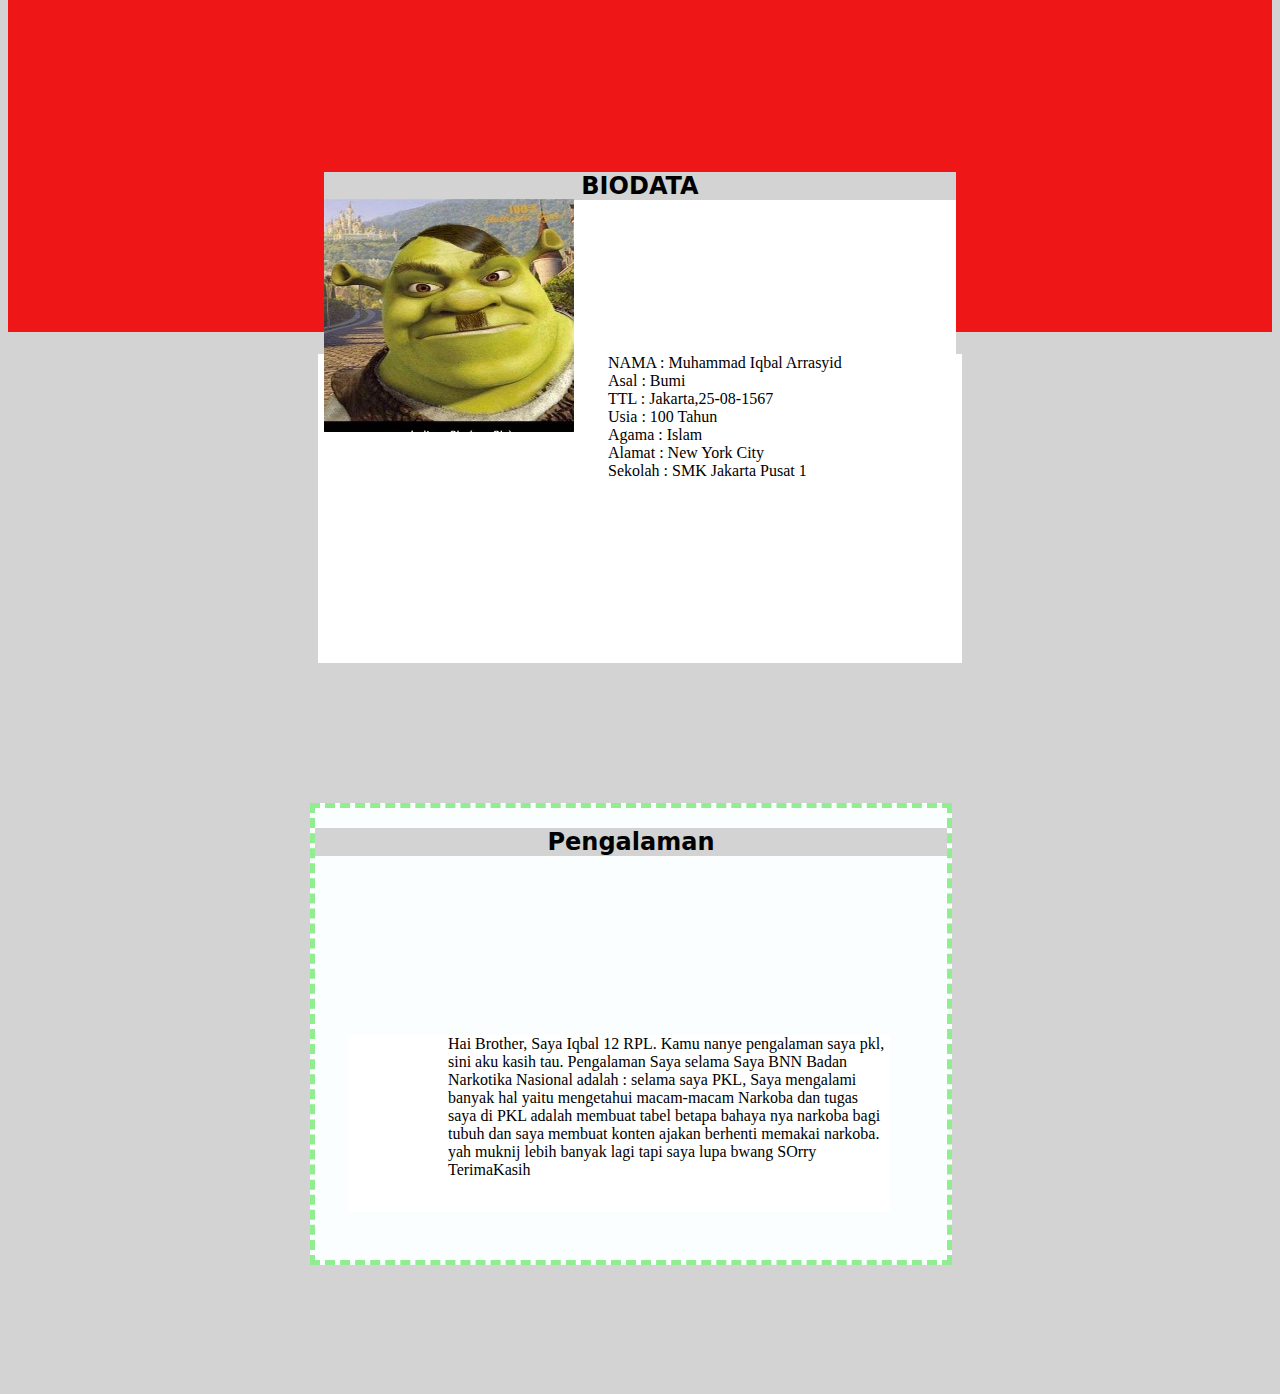
==== DIsplay/latihan/index.html @ 62ed664f "data" ====
<html>
    <head>
        <title>Biodata diri</title>
        <link rel="stylesheet" href="style.css">
    </head>
    <body>
        <div class="wrapper">
            <div class="bg">
                red
            </div>
            <div class="box-1">
                <h2>BIODATA</h2>
                <img class="foto" src="woy.jpg" alt="">
            </div>
            <div class="biodata">
                NAMA    : Muhammad Iqbal Arrasyid
                <br>
                Asal    : Bumi
                <br>
                TTL     : Jakarta,25-08-1567
                <br>
                Usia    : 100 Tahun
                <br>
                Agama   : Islam
                <br>
                Alamat  : New York City
                <br>
                Sekolah : SMK Jakarta Pusat 1
            </div>
            <div class="box-2">
                <h2>Pengalaman</h2>
            </div>
            <div class="pengalaman">
                Hai Brother, Saya Iqbal 12 RPL. Kamu nanye pengalaman saya pkl, sini aku kasih tau.
                Pengalaman Saya selama Saya BNN Badan Narkotika Nasional adalah :
              selama saya PKL, Saya mengalami banyak hal yaitu mengetahui macam-macam Narkoba dan tugas saya di PKL
              adalah membuat tabel betapa bahaya nya narkoba bagi tubuh dan saya membuat konten ajakan berhenti memakai
              narkoba. yah muknij lebih banyak lagi tapi saya lupa bwang SOrry 
                TerimaKasih
            </div>
        </div>
    </body>
</html>
---- DIsplay/latihan/style.css ----
* {
    background-color: lightgray;
}

.wrapper .bg{
    width: 100%;
    height: 40%;
    background-color: rgb(238, 22, 22);
    margin: -30px auto;
}

.wrapper .box-1 {
    width: 50%;
    height: 41%;
    background-color: rgb(255, 255, 255);
    margin: -180px auto;
    /* border: 5px dashed lightgreen; */
}

.wrapper .box-2 {
    width: 50%;
    height: 50%;
    background-color: rgb(251, 254, 255);
    margin: 250px auto;
    margin-right: 320px;
    margin-left: auto;
    border: 5px dashed lightgreen;
    padding-bottom: 10px;
}

.wrapper h2{
    text-align: center;
    font-family: system-ui, -apple-system, BlinkMacSystemFont, 'Segoe UI', Roboto, Oxygen, Ubuntu, Cantarell, 'Open Sans', 'Helvetica Neue', sans-serif;
}

.wrapper .box-4 h4 {
    text-align: center;
    background-color: black;
    color: white;
}

.wrapper .box-4 h4 {
    text-align: center;
    background-color: black;
    color: white;

}

.wrapper .box-1 .foto {
    width: 250px;
    height: 233px;
    margin-top: -20px;
}

.wrapper .biodata {
        width: 28%;
        padding-left: 290px;
        height: 35%;
        background-color: rgb(255, 255, 255);
        margin: -110px auto;
        color: rgb(0, 0, 0);
        /* display: inline-block; */
}

.wrapper .pengalaman {
    width: 35%;
    padding-left: 100px;
    height: 20%;
    background-color: white;
    margin: -480px 332px;
    margin-left: 340px;
    color: black;
    text-align: left;
    /* display: inline-block; */
}
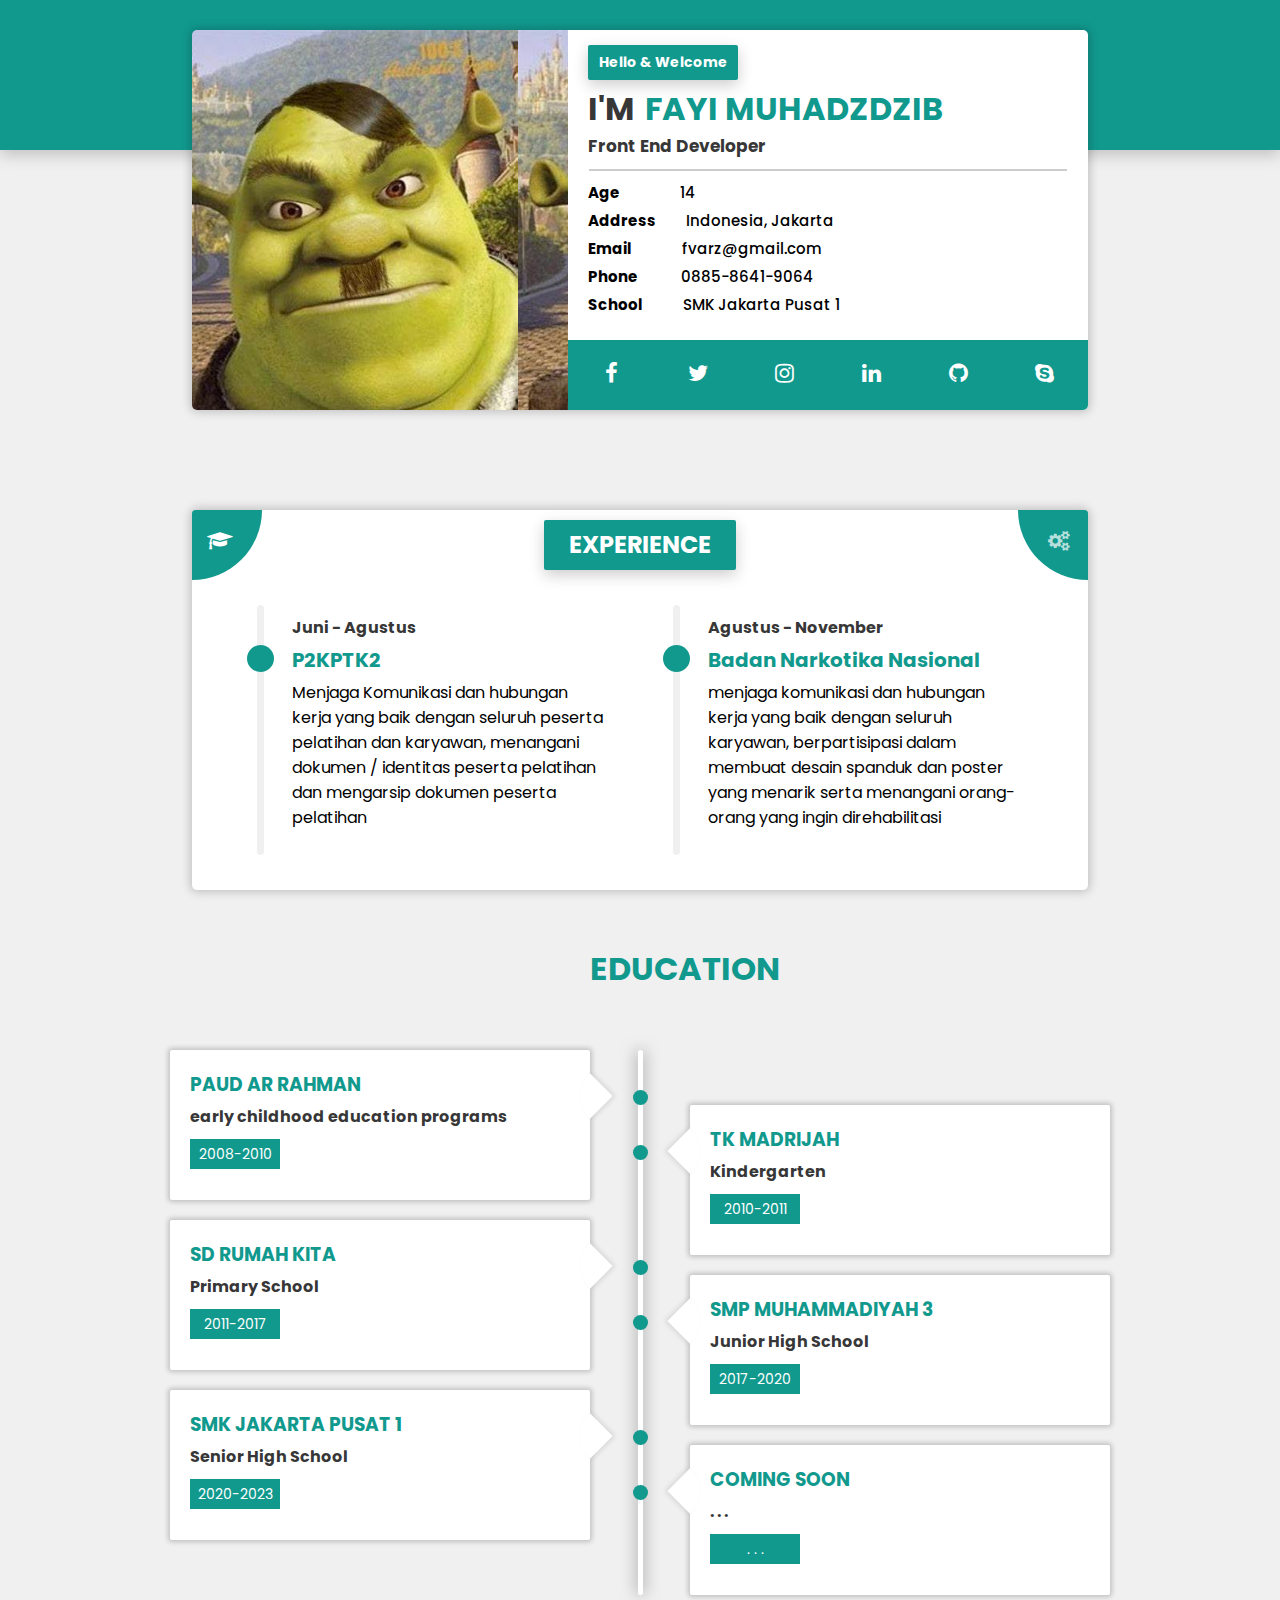
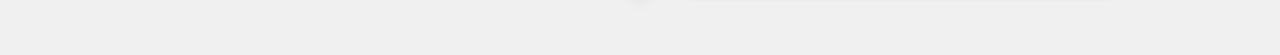
==== commit c4a8ec26: "tulisu" ====
--- a/DIsplay/latihan/index.html
+++ b/DIsplay/latihan/index.html
@@ -1,43 +1,204 @@
-<html>
-    <head>
-        <title>Biodata diri</title>
-        <link rel="stylesheet" href="style.css">
-    </head>
-    <body>
-        <div class="wrapper">
-            <div class="bg">
-                red
-            </div>
-            <div class="box-1">
-                <h2>BIODATA</h2>
-                <img class="foto" src="woy.jpg" alt="">
-            </div>
-            <div class="biodata">
-                NAMA    : Muhammad Iqbal Arrasyid
-                <br>
-                Asal    : Bumi
-                <br>
-                TTL     : Jakarta,25-08-1567
-                <br>
-                Usia    : 100 Tahun
-                <br>
-                Agama   : Islam
-                <br>
-                Alamat  : New York City
-                <br>
-                Sekolah : SMK Jakarta Pusat 1
-            </div>
-            <div class="box-2">
-                <h2>Pengalaman</h2>
-            </div>
-            <div class="pengalaman">
-                Hai Brother, Saya Iqbal 12 RPL. Kamu nanye pengalaman saya pkl, sini aku kasih tau.
-                Pengalaman Saya selama Saya BNN Badan Narkotika Nasional adalah :
-              selama saya PKL, Saya mengalami banyak hal yaitu mengetahui macam-macam Narkoba dan tugas saya di PKL
-              adalah membuat tabel betapa bahaya nya narkoba bagi tubuh dan saya membuat konten ajakan berhenti memakai
-              narkoba. yah muknij lebih banyak lagi tapi saya lupa bwang SOrry 
-                TerimaKasih
-            </div>
-        </div>
-    </body>
+<!DOCTYPE html>
+<html lang="en">
+<head>
+    <meta charset="UTF-8">
+    <meta http-equiv="X-UA-Compatible" content="IE=edge">
+    <meta name="viewport" content="width=device-width, initial-scale=1.0">
+    <title>Biodata</title>
+    <link rel="stylesheet" href="style.css">
+    <link href="https://stackpath.bootstrapcdn.com/font-awesome/4.7.0/css/font-awesome.min.css" rel="stylesheet">
+    <link href="https://fonts.googleapis.com/css2?family=Poppins:wght@400&display=swap" rel="stylesheet">
+</head>
+<body>
+    <div class="identitas">
+        <div class="foto"></div>
+        <div class="isi">
+            <h4>Hello & Welcome</h4>
+            <h1>I'M <div>FAYI MUHADZDZIB</div></h1>
+            <h3>Front End Developer</h3>
+            <hr>
+            <div class="kt">
+                <p>Age<span>14</span></p>
+                <p>Address<span>Indonesia, Jakarta</span></p>
+                <p>Email<span>fvarz@gmail.com</span></p>
+                <p>Phone<span>0885-8641-9064</span></p>
+                <p>School<span>SMK Jakarta Pusat 1</span></p>
+            </div>
+            <ul class="medsos">
+                <li>
+                    <a href="#">
+                        <i class="fa fa-facebook" aria-hidden="true"></i>
+                    </a>
+                </li>
+                <li>
+                    <a href="#">
+                        <i class="fa fa-twitter" aria-hidden="true"></i>
+                    </a>
+                </li>
+                <li>
+                    <a href="#">
+                        <i class="fa fa-instagram" aria-hidden="true"></i>
+                    </a>
+                </li>
+                <li>
+                    <a href="#">
+                        <i class="fa fa-linkedin" aria-hidden="true"></i>
+                    </a>
+                </li>
+                <li>
+                    <a href="#">
+                        <i class="fa fa-github" aria-hidden="true"></i>
+                    </a>
+                </li>
+                <li>
+                    <a href="#">
+                        <i class="fa fa-skype" aria-hidden="true"></i>
+                    </a>
+                </li>
+            </ul>
+        </div>
+    </div>
+    <div class="cardES">
+        <div class="btnES">
+            <div id="ep" class="exp">
+                <i id="iconExp" class="fa fa-graduation-cap" aria-hidden="true"></i>
+            </div>
+            <h1 id="header">EXPERIENCE</h2>
+            <div id="skl" class="skil">
+                <i id="iconSkil" class="fa fa-cogs" aria-hidden="true"></i>
+            </div>
+        </div>
+        <!-- experience -->
+        <div class="card-exp">
+            <div class="p2k">
+                <div class="bulan">Juni - Agustus</div>
+                <h1>P2KPTK2</h1>
+                <p>Menjaga Komunikasi dan hubungan kerja yang baik dengan seluruh peserta pelatihan dan karyawan, menangani dokumen / identitas peserta pelatihan dan mengarsip dokumen peserta pelatihan</p>
+            </div>
+            <div class="bnn">
+                <div class="bulan">Agustus - November</div>
+                <h1>Badan Narkotika Nasional</h1>
+                <p>menjaga komunikasi dan hubungan kerja yang baik dengan seluruh karyawan, berpartisipasi dalam membuat desain spanduk dan poster yang menarik serta menangani orang-orang yang ingin direhabilitasi</p>
+            </div>
+        </div>
+        <!-- skill -->
+        <div class="card-skill">
+            <div class="html">
+                <p>CREATIVITY</p>
+                <p>85%</p>
+            </div>
+            <div class="bar-html">
+                <div class="cairan-bar"></div>
+            </div>
+            <div class="css">
+                <p>CONQUER EUROPE</p>
+                <p>90%</p>
+            </div>
+            <div class="bar-css">
+                <div class="cairan-bar"></div>
+            </div>
+            <div class="js">
+                <p>HTML, CSS & JAVASCRIPT</p>
+                <p>55%</p>
+            </div>
+            <div class="bar-js">
+                <div class="cairan-bar"></div>
+            </div>
+            <div class="py">
+                <p>CONCEPT DESIGN THINKING</p>
+                <p>80%</p>
+            </div>
+            <div class="bar-py">
+                <div class="cairan-bar"></div>
+            </div>
+        </div>
+    </div>
+    <!-- education -->
+    <div class="educ">
+        <!-- kiri -->
+        <div class="kiri">
+            <!-- sd -->
+            <div class="pd">
+                <h3>PAUD AR RAHMAN</h3>
+                <p>early childhood education programs</p>
+                <div class="tgl">2008-2010</div>
+            </div>
+            <!-- sd -->
+            <div class="sd">
+                <h3>SD RUMAH KITA</h3>
+                <p>Primary School</p>
+                <div class="tgl">2011-2017</div>
+            </div>
+            <!-- smk -->
+            <div class="smk">
+                <h3>SMK JAKARTA PUSAT 1</h3>
+                <p>Senior High School</p>
+                <div class="tgl">2020-2023</div>
+            </div>
+        </div>
+        <!-- tengah -->
+        <div class="mid">
+            <div class="batang">
+                <div class="bola1"></div>
+                <div class="bola2"></div>
+                <div class="bola3"></div>
+                <div class="bola4"></div>
+                <div class="bola5"></div>
+                <div class="bola6"></div>
+            </div>
+        </div>
+        <!-- kanan -->
+        <div class="kanan">
+            <!-- tk -->
+            <div class="tk">
+                <h3>TK MADRIJAH</h3>
+                <p>Kindergarten</p>
+                <div class="tgl">2010-2011</div>
+            </div>
+            <!-- smp -->
+            <div class="smp">
+                <h3>SMP MUHAMMADIYAH 3</h3>
+                <p>Junior High School</p>
+                <div class="tgl">2017-2020</div>
+            </div>
+            <!-- coming soon -->
+            <div class="cm">
+                <h3>COMING SOON</h3>
+                <p>. . .</p>
+                <div class="tgl">. . .</div>
+            </div>
+        </div>
+    </div>
+
+    <script>
+        var btnExp = document.getElementById('ep'),
+                btnSkl = document.getElementById('skl'),
+                cardExp = document.getElementsByClassName('card-exp')[0],
+                cardSkil = document.getElementsByClassName('card-skill')[0],
+                iconExp = document.getElementById('iconExp'),
+                iconSkil = document.getElementById('iconSkil'),
+                judul = document.getElementById('header');
+
+        btnExp.onclick = function (){
+            cardExp.style.display = 'flex';
+            iconExp.style.color = '#fff';
+            btnExp.style.cursor = 'no-drop';
+            btnSkl.style.cursor = 'pointer';
+            iconSkil.style.color = 'rgba(255, 255, 255, .7)';
+            judul.innerHTML = 'EXPERIENCE';
+            cardSkil.style.display = 'none';
+        }
+        btnSkl.onclick = function (){
+            cardSkil.style.display = 'flex';
+            iconSkil.style.color = '#fff';
+            btnSkl.style.cursor = 'no-drop';
+            btnExp.style.cursor = 'pointer';
+            iconExp.style.color = 'rgba(255, 255, 255, .7)';
+            judul.innerHTML = 'SKILL';
+            cardExp.style.display = 'none';
+        }
+
+        
+    </script>
+</body>
 </html>--- a/DIsplay/latihan/style.css
+++ b/DIsplay/latihan/style.css
@@ -1,76 +1,706 @@
 * {
-    background-color: lightgray;
+    margin: 0;
+    padding: 0;
+    box-sizing: border-box;
+    font-family: 'Poppins', sans-serif;
+}
+body {
+    background-color: rgb(240, 240, 240);
+}
+.identitas {
+    width: 70%;
+    height: 380px;
+    margin: 30px auto;
+    display: flex;
+    box-shadow: 0 0 10px 2px rgba(0, 0, 0, .2);
+    border-radius: 5px;
+}
+.identitas::before {
+    content: '';
+    position: absolute;
+    top: 0;
+    left: 0;
+    width: 100%;
+    height: 150px;
+    background-color: #11998e;
+    box-shadow: 0 5px 15px rgba(0, 0, 0, .2);
+    z-index: -9;
+}
+.identitas .foto {
+    width: 42%;
+    height: 100%;
+    background-image: url('woy.jpg');
+    background-size: cover;
+    background-position: -50px 0px;
+    /* filter: blur(5px); */
+    border-top-left-radius: 5px;
+    border-bottom-left-radius: 5px;
+}
+.identitas .isi {
+    width: 58%;
+    height: 100%;
+    background-color: #fff;
+    border-top-right-radius: 5px;
+    border-bottom-right-radius: 5px;
+}
+.identitas .isi h4 {
+    width: 150px;
+    height: 35px;
+    display: grid;
+    place-items: center;
+    margin: 15px 0 5px 20px;
+    background-color: #11998e;
+    color: #fff;
+    font-size: 14px;
+    border-radius: 2px;
+    box-shadow: 0 5px 15px rgba(0, 0, 0, .2);
+}
+.identitas .isi h1 {
+    padding: 0 0 0 20px;
+    color: rgba(0, 0, 0, .8);
+    display: flex;
+}
+.identitas .isi h1 div {
+    padding-left: 10px;
+    color: #11998e;
+}
+.identitas .isi h3 {
+    padding: 0 0 0 20px;
+    font-size: 17px;
+    color: rgba(0, 0, 0, .8);
+}
+.identitas hr {
+    width: calc(100% - 42px);
+    margin: 10px auto; 
+    border: 1px solid rgba(0, 0, 0, .2);
+}
+.identitas .isi p {
+    padding-left: 20px;
+    padding-bottom: 5px;
+    font-size: 15px;
+    font-weight: bold;
+}
+.identitas .isi .kt p span {
+    font-weight: 500;
+}
+.identitas .isi .kt p:nth-child(1) span {
+    padding-left: 60px;
+}
+.identitas .isi .kt p:nth-child(2) span {
+    padding-left: 30px;
+}
+.identitas .isi .kt p:nth-child(3) span {
+    padding-left: 50px;
+}
+.identitas .isi .kt p:nth-child(4) span {
+    padding-left: 43px;
+}
+.identitas .isi .kt p:nth-child(5) span {
+    padding-left: 40px;
+}
+.identitas .isi .medsos {
+    width: 100%;
+    height: 70px;
+    background-color: #11998e;
+    display: flex;
+    align-items: center;
+    justify-content: space-around;
+    margin-top: 19px;
+    border-bottom-right-radius: 5px;
+}
+.identitas .isi .medsos li {
+    list-style: none;
+    width: 50px;
+    height: 50px;
+    display: grid;
+    place-items: center;
+}
+.identitas .isi .medsos li i {
+    font-size: 22px;
+    color: #fff;
+    transition: .5s;
+}
+.identitas .isi .medsos li i:hover {
+    transform: translateY(-10px) scale(1.3);
+}
+/* skill */
+.cardES {
+    width: 70%;
+    height: 380px;
+    margin: 100px auto 30px;
+    display: flex;
+    flex-direction: column;
+    box-shadow: 0 0 10px 2px rgba(0, 0, 0, .2);
+    background-color: #fff;
+    border-radius: 5px;
+}
+.btnES {
+    width: 100%;
+    height: 70px;
+    display: flex;
+    align-items: center;
+    justify-content: space-between;
+}
+#header {
+    width: auto;
+    padding: 0 25px;
+    height: 50px;
+    background-color: #11998e;
+    color: #fff;
+    border-radius: 2px;
+    font-size: 24px;
+    line-height: 50px;
+    box-shadow: 0 5px 15px rgba(0, 0, 0, .2);
+}
+.exp {
+    width: 70px;
+    height: 70px;
+    background-color: #11998e;
+    border-top-left-radius: 5px;
+    border-bottom-right-radius: 100px;
+    padding: 20px 0 0 15px;
+    cursor: no-drop;
+}
+.exp i {
+    font-size: 20px;
+    color: rgba(255, 255, 255, 1);
+}
+.skil {
+    width: 70px;
+    height: 70px;
+    background-color: #11998e;
+    border-top-right-radius: 5px;
+    border-bottom-left-radius: 100px;
+    padding: 20px 0 0 30px;
+    cursor: pointer;
+}
+.skil i {
+    font-size: 20px;
+    color: rgba(255, 255, 255, 0.712);
+}
+/* card Experience */
+.cardES .card-exp {
+    width: 100%;
+    height: 100%;
+    display: flex;
+    align-items: center;
+    justify-content: space-evenly;
+}
+.cardES .card-exp .p2k {
+    width: 350px;
+    height: 300px;
+    display: flex;
+    flex-direction: column;
+}
+.cardES .card-exp .p2k .bulan  {
+    padding: 30px 0 0 35px;
+    font-weight: bold;
+    color: rgba(0, 0, 0, .8);
+}
+.cardES .card-exp .p2k h1  {
+    padding: 5px 0 0 35px;
+    font-size: 20px;
+    color: #11998e;
+}
+.cardES .card-exp .p2k::before {
+    content: '';
+    position: absolute;
+    width: 27px;
+    height: 27px;
+    margin: 60px 0 0 -10px;
+    border-radius: 50px;
+    background-color: #11998e;
+    z-index: 1;
+}
+.cardES .card-exp .p2k::after{
+    content: '';
+    position: absolute;
+    width: 7px;
+    height: 250px;
+    margin: 20px 0 0 0;
+    border-radius: 20px;
+    background-color: rgb(240, 240, 240);
+}
+.cardES .card-exp .p2k p {
+    padding: 5px 0 0 35px;
+    font-size: 16px;
+}
+/* bnn */
+.cardES .card-exp .bnn {
+    width: 350px;
+    height: 300px;
+    display: flex;
+    flex-direction: column;
+}
+.cardES .card-exp .bnn::before {
+    content: '';
+    position: absolute;
+    width: 27px;
+    height: 27px;
+    margin: 60px 0 0 -10px;
+    border-radius: 50px;
+    background-color: #11998e;
+    z-index: 1;
+}
+.cardES .card-exp .bnn::after {
+    content: '';
+    position: absolute;
+    width: 7px;
+    height: 250px;
+    background-color: rgb(240, 240, 240);
+    margin: 20px 0 0 0;
+    border-radius: 20px;
+}
+.cardES .card-exp .bnn .bulan  {
+    padding: 30px 0 0 35px;
+    font-weight: bold;
+    color: rgba(0, 0, 0, .8);
+}
+.cardES .card-exp .bnn h1  {
+    padding: 5px 0 0 35px;
+    font-size: 20px;
+    color: #11998e;
+}
+.cardES .card-exp .bnn p {
+    padding: 5px 0 0 35px;
+    font-size: 16px;
 }
 
-.wrapper .bg{
+/* card Skill */
+.cardES .card-skill {
     width: 100%;
-    height: 40%;
-    background-color: rgb(238, 22, 22);
-    margin: -30px auto;
-}
-
-.wrapper .box-1 {
-    width: 50%;
-    height: 41%;
-    background-color: rgb(255, 255, 255);
-    margin: -180px auto;
-    /* border: 5px dashed lightgreen; */
-}
-
-.wrapper .box-2 {
-    width: 50%;
-    height: 50%;
-    background-color: rgb(251, 254, 255);
-    margin: 250px auto;
-    margin-right: 320px;
-    margin-left: auto;
-    border: 5px dashed lightgreen;
-    padding-bottom: 10px;
-}
-
-.wrapper h2{
+    height: 100%;
+    display: none;
+    flex-direction: column;
+}
+/* html */
+.cardES .card-skill .html {
+    width: calc(100% - 100px);
+    height: 20px;
+    display: flex;
+    align-items: center;
+    justify-content: space-between;
+    margin: 15px auto 5px;
+    font-weight: bold;
+    color: rgba(0, 0, 0, .8);
+}
+.cardES .card-skill .bar-html {
+    width: calc(100% - 100px);
+    height: 10px;
+    border-radius: 20px;
+    margin: 10px auto;
+    background-color: rgb(224, 224, 224);
+}
+.cardES .card-skill .bar-html .cairan-bar {
+    width: 85%;
+    height: 100%;
+    border-radius: 20px;
+    background-color: #11998e;
+    box-shadow: 0 0 15px #11998e86;
+}
+/* css */
+.cardES .card-skill .css {
+    width: calc(100% - 100px);
+    height: 20px;
+    display: flex;
+    align-items: center;
+    justify-content: space-between;
+    margin: 15px auto 5px;
+    font-weight: bold;
+    color: rgba(0, 0, 0, .8);
+}
+.cardES .card-skill .bar-css {
+    width: calc(100% - 100px);
+    height: 10px;
+    border-radius: 20px;
+    margin: 10px auto;
+    background-color: rgb(224, 224, 224);
+}
+.cardES .card-skill .bar-css .cairan-bar {
+    width: 90%;
+    height: 100%;
+    border-radius: 20px;
+    background-color: #11998e;
+    box-shadow: 0 0 15px #11998e86;
+}
+/* js */
+.cardES .card-skill .js {
+    width: calc(100% - 100px);
+    height: 20px;
+    display: flex;
+    align-items: center;
+    justify-content: space-between;
+    margin: 15px auto 5px;
+    font-weight: bold;
+    color: rgba(0, 0, 0, .8);
+}
+.cardES .card-skill .bar-js {
+    width: calc(100% - 100px);
+    height: 10px;
+    border-radius: 20px;
+    margin: 10px auto;
+    background-color: rgb(224, 224, 224);
+}
+.cardES .card-skill .bar-js .cairan-bar {
+    width: 55%;
+    height: 100%;
+    border-radius: 20px;
+    background-color: #11998e;
+    box-shadow: 0 0 15px #11998e86;
+}
+/* py */
+.cardES .card-skill .py {
+    width: calc(100% - 100px);
+    height: 20px;
+    display: flex;
+    align-items: center;
+    justify-content: space-between;
+    margin: 15px auto 5px;
+    font-weight: bold;
+    color: rgba(0, 0, 0, .8);
+}
+.cardES .card-skill .bar-py {
+    width: calc(100% - 100px);
+    height: 10px;
+    border-radius: 20px;
+    margin: 10px auto;
+    background-color: rgb(224, 224, 224);
+}
+.cardES .card-skill .bar-py .cairan-bar {
+    width: 80%;
+    height: 100%;
+    border-radius: 20px;
+    background-color: #11998e;
+    box-shadow: 0 0 15px #11998e86;
+}
+/* education */
+.educ {
+    width: 100%;
+    height: 555px;
+    margin: 160px 0 50px 0;
+    display: grid;
+    grid-template-areas: "kiri mid kanan";
+    grid-template-columns: 1fr 20px 1fr;
+}
+.educ::before {
+    content: 'EDUCATION';
+    position: absolute;
+    margin: -105px 0 0 590px;
+    font-size: 2em;
+    color: #11998e;
+    font-weight: bold;
+}
+/* kiri */
+.educ .kiri {
+    grid-area: kiri;
+    display: flex;
+    flex-direction: column;
+    align-items: flex-end;
+}
+/* paud */
+.kiri .pd {
+    position: relative;
+    width: 420px;
+    height: 150px;
+    background-color: #fff;
+    box-shadow: 0 0 5px 2px rgba(0, 0, 0, .2);
+    margin: 0 40px 0 0;
+    border-radius: 2px;
+    padding: 20px;
+}
+.kiri .pd::after {
+    content: '';
+    position: absolute;
+    width: 32px;
+    height: 32px;
+    background-color: #fff;
+    top: 30px;
+    left: 404px;
+    border-bottom-left-radius: 500px;
+    transform: rotate(45deg);
+    box-shadow: 2px -2px 5px rgba(0, 0, 0, .1);
+}
+.kiri .pd h3 {
+    color: #11998e;
+}
+.kiri .pd p {
+    font-weight: bold;
+    padding: 5px 0;
+    color: rgba(0, 0, 0, .8);
+}
+.kiri .pd .tgl {
+    width: 90px;
+    height: 30px;
+    background-color: #11998e;
+    color: #fff;
+    margin-top: 5px;
     text-align: center;
-    font-family: system-ui, -apple-system, BlinkMacSystemFont, 'Segoe UI', Roboto, Oxygen, Ubuntu, Cantarell, 'Open Sans', 'Helvetica Neue', sans-serif;
-}
-
-.wrapper .box-4 h4 {
+    line-height: 30px;
+    font-size: 14px;
+}
+/* sd */
+.kiri .sd {
+    position: relative;
+    width: 420px;
+    height: 150px;
+    background-color: #fff;
+    box-shadow: 0 0 5px 2px rgba(0, 0, 0, .2);
+    margin: 20px 40px 0 0;
+    border-radius: 2px;
+    padding: 20px;
+}
+.kiri .sd::after {
+    content: '';
+    position: absolute;
+    width: 32px;
+    height: 32px;
+    background-color: #fff;
+    top: 30px;
+    left: 404px;
+    border-bottom-left-radius: 500px;
+    transform: rotate(45deg);
+    box-shadow: 2px -2px 5px rgba(0, 0, 0, .1);
+}
+.kiri .sd h3 {
+    color: #11998e;
+}
+.kiri .sd p {
+    font-weight: bold;
+    padding: 5px 0;
+    color: rgba(0, 0, 0, .8);
+}
+.kiri .sd .tgl {
+    width: 90px;
+    height: 30px;
+    background-color: #11998e;
+    color: #fff;
+    margin-top: 5px;
     text-align: center;
-    background-color: black;
-    color: white;
-}
-
-.wrapper .box-4 h4 {
+    line-height: 30px;
+    font-size: 14px;
+}
+/* smk */
+.kiri .smk {
+    position: relative;
+    width: 420px;
+    height: 150px;
+    background-color: #fff;
+    box-shadow: 0 0 5px 2px rgba(0, 0, 0, .2);
+    margin: 20px 40px 0 0;
+    border-radius: 2px;
+    padding: 20px;
+}
+.kiri .smk::after {
+    content: '';
+    position: absolute;
+    width: 32px;
+    height: 32px;
+    background-color: #fff;
+    top: 30px;
+    left: 404px;
+    border-bottom-left-radius: 500px;
+    transform: rotate(45deg);
+    box-shadow: 2px -2px 5px rgba(0, 0, 0, .1);
+}
+.kiri .smk h3 {
+    color: #11998e;
+}
+.kiri .smk p {
+    font-weight: bold;
+    padding: 5px 0;
+    color: rgba(0, 0, 0, .8);
+}
+.kiri .smk .tgl {
+    width: 90px;
+    height: 30px;
+    background-color: #11998e;
+    color: #fff;
+    margin-top: 5px;
     text-align: center;
-    background-color: black;
-    color: white;
-
-}
-
-.wrapper .box-1 .foto {
-    width: 250px;
-    height: 233px;
-    margin-top: -20px;
-}
-
-.wrapper .biodata {
-        width: 28%;
-        padding-left: 290px;
-        height: 35%;
-        background-color: rgb(255, 255, 255);
-        margin: -110px auto;
-        color: rgb(0, 0, 0);
-        /* display: inline-block; */
-}
-
-.wrapper .pengalaman {
-    width: 35%;
-    padding-left: 100px;
-    height: 20%;
-    background-color: white;
-    margin: -480px 332px;
-    margin-left: 340px;
-    color: black;
-    text-align: left;
-    /* display: inline-block; */
-}
-
+    line-height: 30px;
+    font-size: 14px;
+}
+/* mid */
+.educ .mid {
+    grid-area: mid;
+    display: flex;
+    justify-content: center;
+}
+.mid .batang {
+    width: 5px;
+    height: calc(100% - 10px);
+    border-radius: 10px;
+    background-color: #fff;
+    box-shadow: 0 0 15px rgba(0, 0, 0, .5);
+}
+.mid .batang .bola1 {
+    width: 15px;
+    height: 15px;
+    background-color: #11998e;
+    border-radius: 50px;
+    margin: 40px 0 0 -5px;
+}
+.mid .batang .bola2 {
+    width: 15px;
+    height: 15px;
+    background-color: #11998e;
+    border-radius: 50px;
+    margin: 40px 0 0 -5px;
+}
+.mid .batang .bola3 {
+    width: 15px;
+    height: 15px;
+    background-color: #11998e;
+    border-radius: 50px;
+    margin: 100px 0 0 -5px;
+}
+.mid .batang .bola4 {
+    width: 15px;
+    height: 15px;
+    background-color: #11998e;
+    border-radius: 50px;
+    margin: 40px 0 0 -5px;
+}
+.mid .batang .bola5 {
+    width: 15px;
+    height: 15px;
+    background-color: #11998e;
+    border-radius: 50px;
+    margin: 100px 0 0 -5px;
+}
+.mid .batang .bola6 {
+    width: 15px;
+    height: 15px;
+    background-color: #11998e;
+    border-radius: 50px;
+    margin: 40px 0 0 -5px;
+}
+/* kanan */
+.educ .kanan {
+    grid-area: kanan;
+    flex-direction: column;
+    align-items: flex-end;
+}
+/* tk */
+.kanan .tk {
+    position: relative;
+    width: 420px;
+    height: 150px;
+    background-color: #fff;
+    box-shadow: 0 0 5px 2px rgba(0, 0, 0, .2);
+    margin: 55px 0 0 40px;
+    border-radius: 2px;
+    padding: 20px;
+}
+.kanan .tk::after {
+    content: '';
+    position: absolute;
+    width: 32px;
+    height: 32px;
+    background-color: #fff;
+    top: 30px;
+    right: 404px;
+    border-bottom-left-radius: 500px;
+    transform: rotate(-135deg);
+    box-shadow: 2px -2px 5px rgba(0, 0, 0, .1);
+}
+.kanan .tk h3 {
+    color: #11998e;
+}
+.kanan .tk p {
+    font-weight: bold;
+    padding: 5px 0;
+    color: rgba(0, 0, 0, .8);
+}
+.kanan .tk .tgl {
+    width: 90px;
+    height: 30px;
+    background-color: #11998e;
+    color: #fff;
+    margin-top: 5px;
+    text-align: center;
+    line-height: 30px;
+    font-size: 14px;
+}
+/* smp */
+.kanan .smp {
+    position: relative;
+    width: 420px;
+    height: 150px;
+    background-color: #fff;
+    box-shadow: 0 0 5px 2px rgba(0, 0, 0, .2);
+    margin: 20px 0 0 40px;
+    border-radius: 2px;
+    padding: 20px;
+}
+.kanan .smp::after {
+    content: '';
+    position: absolute;
+    width: 32px;
+    height: 32px;
+    background-color: #fff;
+    top: 30px;
+    right: 404px;
+    border-bottom-left-radius: 500px;
+    transform: rotate(-135deg);
+    box-shadow: 2px -2px 5px rgba(0, 0, 0, .1);
+}
+.kanan .smp h3 {
+    color: #11998e;
+}
+.kanan .smp p {
+    font-weight: bold;
+    padding: 5px 0;
+    color: rgba(0, 0, 0, .8);
+}
+.kanan .smp .tgl {
+    width: 90px;
+    height: 30px;
+    background-color: #11998e;
+    color: #fff;
+    margin-top: 5px;
+    text-align: center;
+    line-height: 30px;
+    font-size: 14px;
+}
+/* cm */
+.kanan .cm {
+    position: relative;
+    width: 420px;
+    height: 150px;
+    background-color: #fff;
+    box-shadow: 0 0 5px 2px rgba(0, 0, 0, .2);
+    margin: 20px 0 0 40px;
+    border-radius: 2px;
+    padding: 20px;
+}
+.kanan .cm::after {
+    content: '';
+    position: absolute;
+    width: 32px;
+    height: 32px;
+    background-color: #fff;
+    top: 30px;
+    right: 404px;
+    border-bottom-left-radius: 500px;
+    transform: rotate(-135deg);
+    box-shadow: 2px -2px 5px rgba(0, 0, 0, .1);
+}
+.kanan .cm h3 {
+    color: #11998e;
+}
+.kanan .cm p {
+    font-weight: bold;
+    padding: 5px 0;
+    color: rgba(0, 0, 0, .8);
+}
+.kanan .cm .tgl {
+    width: 90px;
+    height: 30px;
+    background-color: #11998e;
+    color: #fff;
+    margin-top: 5px;
+    text-align: center;
+    line-height: 30px;
+    font-size: 14px;
+}